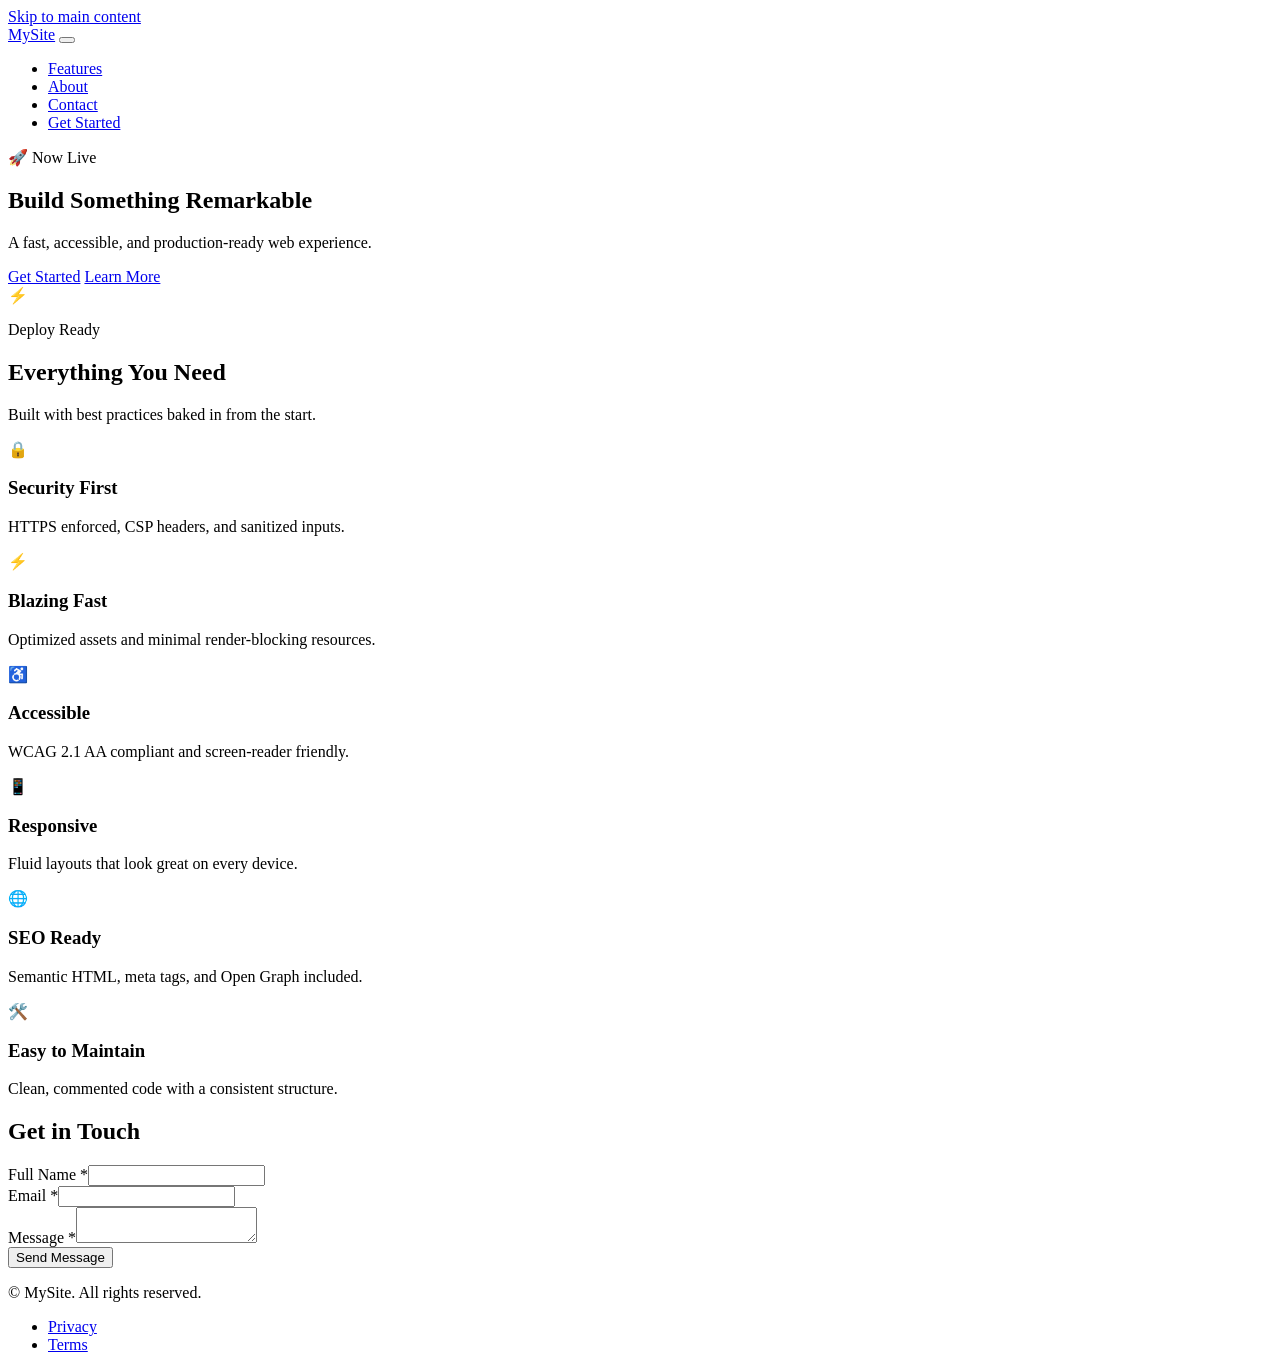
==== index.html @ bdcdca3c "Create index.html" ====
<!DOCTYPE html>
<html lang="en">
<head>
  <meta charset="UTF-8" />
  <meta name="viewport" content="width=device-width, initial-scale=1.0" />
  <meta name="description" content="A production-ready website deployment bundle." />
  <meta name="theme-color" content="#0f172a" />
  <title>My Website</title>
  <link rel="preload" href="css/main.css" as="style" />
  <link rel="preload" href="js/app.js" as="script" />
  <link rel="stylesheet" href="css/main.css" />
  <link rel="icon" type="image/svg+xml" href="assets/favicon.svg" />
</head>
<body>
  <a class="skip-link" href="#main-content">Skip to main content</a>
  <header class="site-header" role="banner">
    <nav class="nav container" aria-label="Primary navigation">
      <a class="nav__logo" href="/" aria-label="Home"><span class="nav__logo-text">MySite</span></a>
      <button class="nav__toggle" aria-expanded="false" aria-controls="nav-menu" aria-label="Open menu"><span class="hamburger"></span></button>
      <ul class="nav__menu" id="nav-menu" role="list">
        <li><a class="nav__link" href="#features">Features</a></li>
        <li><a class="nav__link" href="#about">About</a></li>
        <li><a class="nav__link" href="#contact">Contact</a></li>
        <li><a class="nav__link nav__link--cta" href="#get-started">Get Started</a></li>
      </ul>
    </nav>
  </header>
  <main id="main-content">
    <section class="hero" aria-labelledby="hero-heading">
      <div class="container hero__inner">
        <div class="hero__content">
          <span class="badge">🚀 Now Live</span>
          <h1 class="hero__title" id="hero-heading">Build Something <span class="text-gradient">Remarkable</span></h1>
          <p class="hero__subtitle">A fast, accessible, and production-ready web experience.</p>
          <div class="hero__actions">
            <a class="btn btn--primary" href="#get-started">Get Started</a>
            <a class="btn btn--outline" href="#features">Learn More</a>
          </div>
        </div>
        <div class="hero__visual" aria-hidden="true">
          <div class="hero__card"><div class="hero__card-icon">⚡</div><p class="hero__card-label">Deploy Ready</p></div>
        </div>
      </div>
    </section>
    <section class="features section" id="features" aria-labelledby="features-heading">
      <div class="container">
        <h2 class="section__title" id="features-heading">Everything You Need</h2>
        <p class="section__subtitle">Built with best practices baked in from the start.</p>
        <div class="features__grid">
          <article class="feature-card"><div class="feature-card__icon" aria-hidden="true">🔒</div><h3 class="feature-card__title">Security First</h3><p class="feature-card__desc">HTTPS enforced, CSP headers, and sanitized inputs.</p></article>
          <article class="feature-card"><div class="feature-card__icon" aria-hidden="true">⚡</div><h3 class="feature-card__title">Blazing Fast</h3><p class="feature-card__desc">Optimized assets and minimal render-blocking resources.</p></article>
          <article class="feature-card"><div class="feature-card__icon" aria-hidden="true">♿</div><h3 class="feature-card__title">Accessible</h3><p class="feature-card__desc">WCAG 2.1 AA compliant and screen-reader friendly.</p></article>
          <article class="feature-card"><div class="feature-card__icon" aria-hidden="true">📱</div><h3 class="feature-card__title">Responsive</h3><p class="feature-card__desc">Fluid layouts that look great on every device.</p></article>
          <article class="feature-card"><div class="feature-card__icon" aria-hidden="true">🌐</div><h3 class="feature-card__title">SEO Ready</h3><p class="feature-card__desc">Semantic HTML, meta tags, and Open Graph included.</p></article>
          <article class="feature-card"><div class="feature-card__icon" aria-hidden="true">🛠️</div><h3 class="feature-card__title">Easy to Maintain</h3><p class="feature-card__desc">Clean, commented code with a consistent structure.</p></article>
        </div>
      </div>
    </section>
    <section class="contact section" id="contact" aria-labelledby="contact-heading">
      <div class="container">
        <h2 class="section__title" id="contact-heading">Get in Touch</h2>
        <form class="contact__form" id="contact-form" novalidate>
          <div class="form-group"><label for="name" class="form-label">Full Name *</label><input type="text" id="name" name="name" class="form-input" required /><span class="form-error" role="alert" aria-live="polite"></span></div>
          <div class="form-group"><label for="email" class="form-label">Email *</label><input type="email" id="email" name="email" class="form-input" required /><span class="form-error" role="alert" aria-live="polite"></span></div>
          <div class="form-group"><label for="message" class="form-label">Message *</label><textarea id="message" name="message" class="form-input form-textarea" required></textarea><span class="form-error" role="alert" aria-live="polite"></span></div>
          <button type="submit" class="btn btn--primary btn--full">Send Message</button>
          <p class="form-success" id="form-success" role="status" aria-live="polite" hidden>✅ Message sent!</p>
        </form>
      </div>
    </section>
  </main>
  <footer class="site-footer" role="contentinfo">
    <div class="container footer__inner">
      <p class="footer__copy">&copy; <span id="footer-year"></span> MySite. All rights reserved.</p>
      <nav aria-label="Footer navigation"><ul class="footer__links" role="list"><li><a href="/privacy.html">Privacy</a></li><li><a href="/terms.html">Terms</a></li></ul></nav>
    </div>
  </footer>
  <script src="js/app.js" defer></script>
</body>
</html>
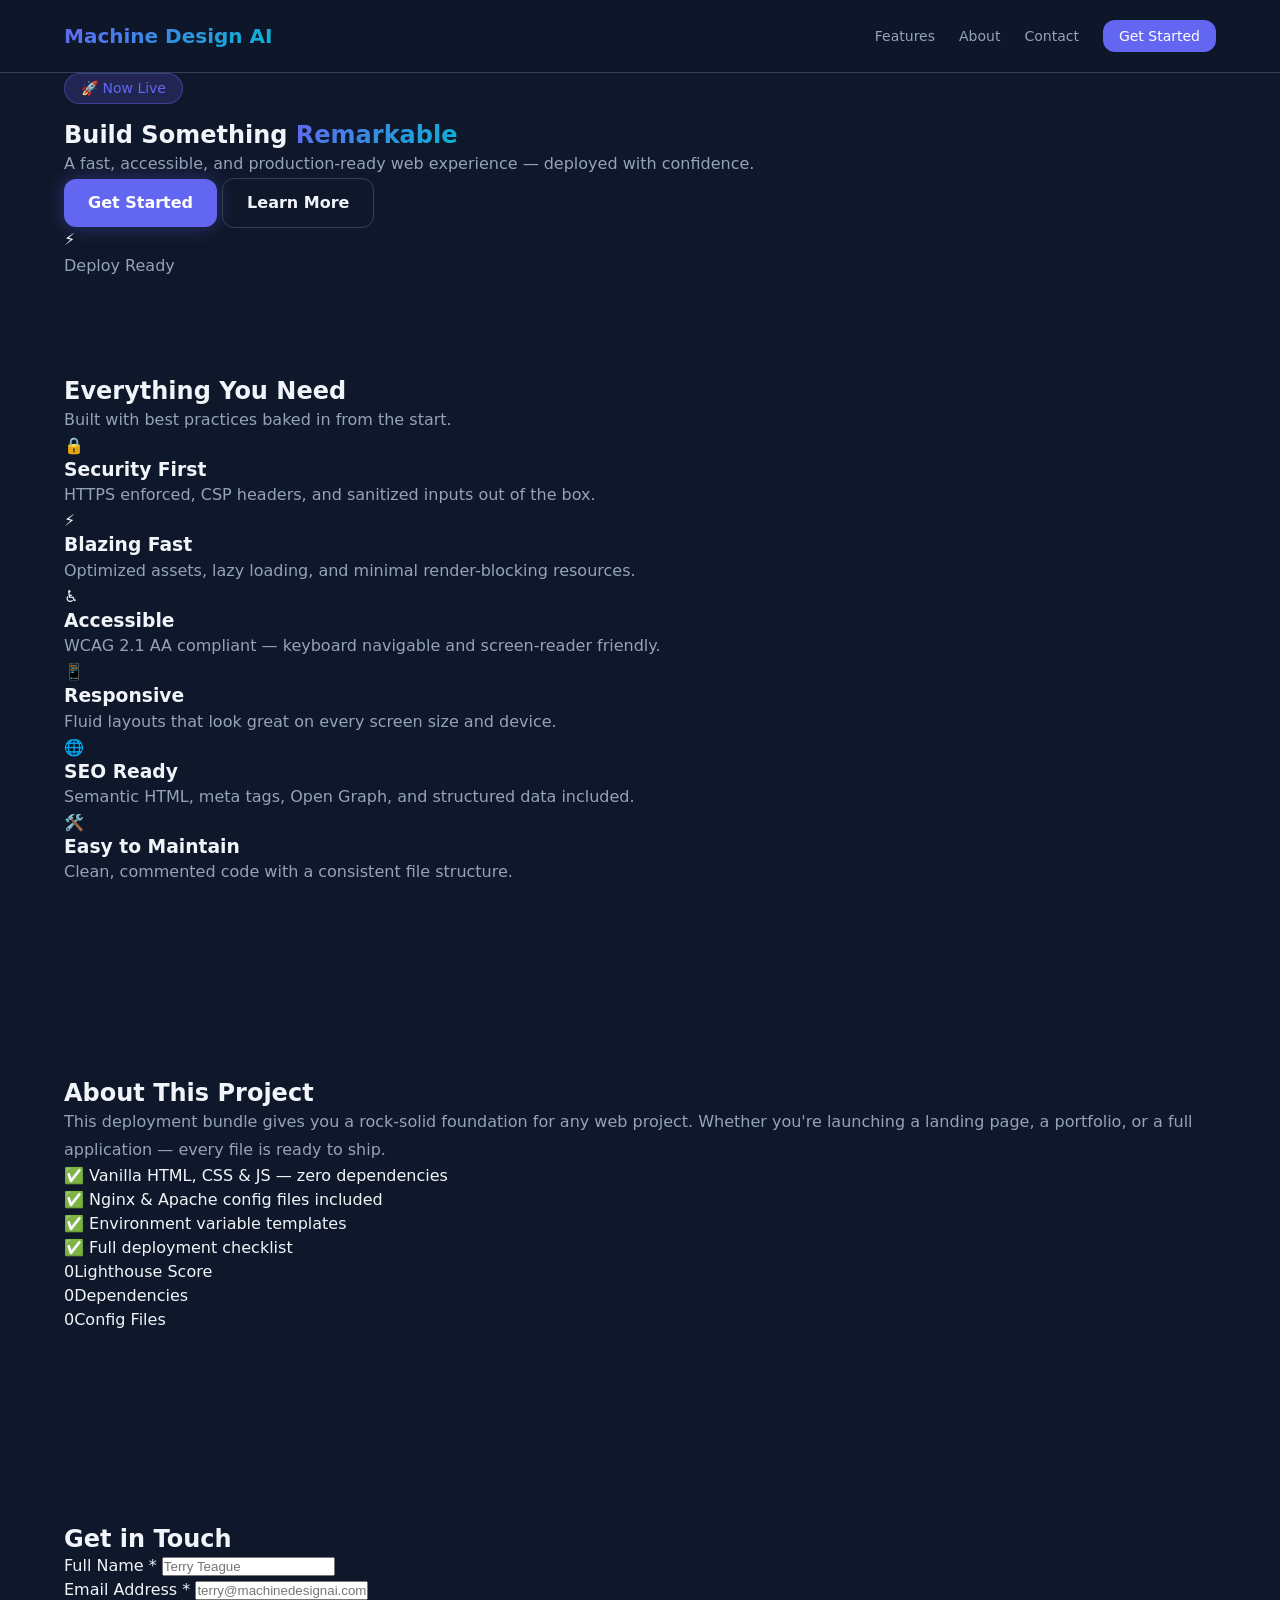
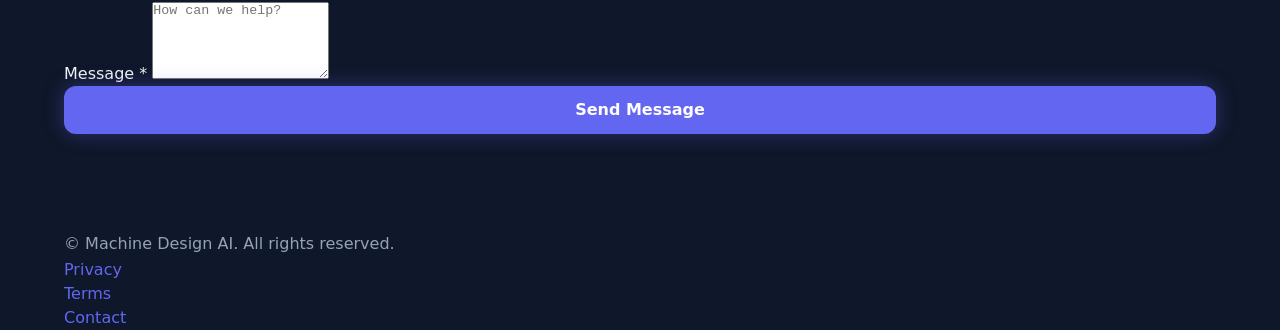
==== commit 39d93615: "Update index.html" ====
--- a/index.html
+++ b/index.html
@@ -5,18 +5,31 @@
   <meta name="viewport" content="width=device-width, initial-scale=1.0" />
   <meta name="description" content="A production-ready website deployment bundle." />
   <meta name="theme-color" content="#0f172a" />
-  <title>My Website</title>
+  <title>Machine Design AI Assistant</title>
+
+  <!-- Preload critical assets -->
   <link rel="preload" href="css/main.css" as="style" />
   <link rel="preload" href="js/app.js" as="script" />
+
+  <!-- Styles -->
   <link rel="stylesheet" href="css/main.css" />
+
+  <!-- Favicon -->
   <link rel="icon" type="image/svg+xml" href="assets/favicon.svg" />
 </head>
 <body>
+  <!-- Skip navigation for accessibility -->
   <a class="skip-link" href="#main-content">Skip to main content</a>
+
+  <!-- ===== HEADER ===== -->
   <header class="site-header" role="banner">
     <nav class="nav container" aria-label="Primary navigation">
-      <a class="nav__logo" href="/" aria-label="Home"><span class="nav__logo-text">MySite</span></a>
-      <button class="nav__toggle" aria-expanded="false" aria-controls="nav-menu" aria-label="Open menu"><span class="hamburger"></span></button>
+      <a class="nav__logo" href="/" aria-label="Home">
+        <span class="nav__logo-text">Machine Design AI</span>
+      </a>
+      <button class="nav__toggle" aria-expanded="false" aria-controls="nav-menu" aria-label="Open menu">
+        <span class="hamburger"></span>
+      </button>
       <ul class="nav__menu" id="nav-menu" role="list">
         <li><a class="nav__link" href="#features">Features</a></li>
         <li><a class="nav__link" href="#about">About</a></li>
@@ -25,56 +38,139 @@
       </ul>
     </nav>
   </header>
+
+  <!-- ===== MAIN ===== -->
   <main id="main-content">
+
+    <!-- Hero Section -->
     <section class="hero" aria-labelledby="hero-heading">
       <div class="container hero__inner">
         <div class="hero__content">
           <span class="badge">🚀 Now Live</span>
-          <h1 class="hero__title" id="hero-heading">Build Something <span class="text-gradient">Remarkable</span></h1>
-          <p class="hero__subtitle">A fast, accessible, and production-ready web experience.</p>
+          <h1 class="hero__title" id="hero-heading">
+            Build Something <span class="text-gradient">Remarkable</span>
+          </h1>
+          <p class="hero__subtitle">
+            A fast, accessible, and production-ready web experience — deployed with confidence.
+          </p>
           <div class="hero__actions">
             <a class="btn btn--primary" href="#get-started">Get Started</a>
             <a class="btn btn--outline" href="#features">Learn More</a>
           </div>
         </div>
         <div class="hero__visual" aria-hidden="true">
-          <div class="hero__card"><div class="hero__card-icon">⚡</div><p class="hero__card-label">Deploy Ready</p></div>
+          <div class="hero__card">
+            <div class="hero__card-icon">⚡</div>
+            <p class="hero__card-label">Deploy Ready</p>
+          </div>
         </div>
       </div>
     </section>
+
+    <!-- Features Section -->
     <section class="features section" id="features" aria-labelledby="features-heading">
       <div class="container">
         <h2 class="section__title" id="features-heading">Everything You Need</h2>
         <p class="section__subtitle">Built with best practices baked in from the start.</p>
         <div class="features__grid">
-          <article class="feature-card"><div class="feature-card__icon" aria-hidden="true">🔒</div><h3 class="feature-card__title">Security First</h3><p class="feature-card__desc">HTTPS enforced, CSP headers, and sanitized inputs.</p></article>
-          <article class="feature-card"><div class="feature-card__icon" aria-hidden="true">⚡</div><h3 class="feature-card__title">Blazing Fast</h3><p class="feature-card__desc">Optimized assets and minimal render-blocking resources.</p></article>
-          <article class="feature-card"><div class="feature-card__icon" aria-hidden="true">♿</div><h3 class="feature-card__title">Accessible</h3><p class="feature-card__desc">WCAG 2.1 AA compliant and screen-reader friendly.</p></article>
-          <article class="feature-card"><div class="feature-card__icon" aria-hidden="true">📱</div><h3 class="feature-card__title">Responsive</h3><p class="feature-card__desc">Fluid layouts that look great on every device.</p></article>
-          <article class="feature-card"><div class="feature-card__icon" aria-hidden="true">🌐</div><h3 class="feature-card__title">SEO Ready</h3><p class="feature-card__desc">Semantic HTML, meta tags, and Open Graph included.</p></article>
-          <article class="feature-card"><div class="feature-card__icon" aria-hidden="true">🛠️</div><h3 class="feature-card__title">Easy to Maintain</h3><p class="feature-card__desc">Clean, commented code with a consistent structure.</p></article>
+          <article class="feature-card">
+            <div class="feature-card__icon" aria-hidden="true">🔒</div>
+            <h3 class="feature-card__title">Security First</h3>
+            <p class="feature-card__desc">HTTPS enforced, CSP headers, and sanitized inputs out of the box.</p>
+          </article>
+          <article class="feature-card">
+            <div class="feature-card__icon" aria-hidden="true">⚡</div>
+            <h3 class="feature-card__title">Blazing Fast</h3>
+            <p class="feature-card__desc">Optimized assets, lazy loading, and minimal render-blocking resources.</p>
+          </article>
+          <article class="feature-card">
+            <div class="feature-card__icon" aria-hidden="true">♿</div>
+            <h3 class="feature-card__title">Accessible</h3>
+            <p class="feature-card__desc">WCAG 2.1 AA compliant — keyboard navigable and screen-reader friendly.</p>
+          </article>
+          <article class="feature-card">
+            <div class="feature-card__icon" aria-hidden="true">📱</div>
+            <h3 class="feature-card__title">Responsive</h3>
+            <p class="feature-card__desc">Fluid layouts that look great on every screen size and device.</p>
+          </article>
+          <article class="feature-card">
+            <div class="feature-card__icon" aria-hidden="true">🌐</div>
+            <h3 class="feature-card__title">SEO Ready</h3>
+            <p class="feature-card__desc">Semantic HTML, meta tags, Open Graph, and structured data included.</p>
+          </article>
+          <article class="feature-card">
+            <div class="feature-card__icon" aria-hidden="true">🛠️</div>
+            <h3 class="feature-card__title">Easy to Maintain</h3>
+            <p class="feature-card__desc">Clean, commented code with a consistent file structure.</p>
+          </article>
         </div>
       </div>
     </section>
+
+    <!-- About Section -->
+    <section class="about section" id="about" aria-labelledby="about-heading">
+      <div class="container about__inner">
+        <div class="about__content">
+          <h2 class="section__title" id="about-heading">About This Project</h2>
+          <p>This deployment bundle gives you a rock-solid foundation for any web project. Whether you're launching a landing page, a portfolio, or a full application — every file is ready to ship.</p>
+          <ul class="about__list">
+            <li>✅ Vanilla HTML, CSS &amp; JS — zero dependencies</li>
+            <li>✅ Nginx &amp; Apache config files included</li>
+            <li>✅ Environment variable templates</li>
+            <li>✅ Full deployment checklist</li>
+          </ul>
+        </div>
+        <div class="about__stats">
+          <div class="stat"><span class="stat__num" data-target="100">0</span><span class="stat__label">Lighthouse Score</span></div>
+          <div class="stat"><span class="stat__num" data-target="0">0</span><span class="stat__label">Dependencies</span></div>
+          <div class="stat"><span class="stat__num" data-target="6">0</span><span class="stat__label">Config Files</span></div>
+        </div>
+      </div>
+    </section>
+
+    <!-- Contact Section -->
     <section class="contact section" id="contact" aria-labelledby="contact-heading">
       <div class="container">
         <h2 class="section__title" id="contact-heading">Get in Touch</h2>
         <form class="contact__form" id="contact-form" novalidate>
-          <div class="form-group"><label for="name" class="form-label">Full Name *</label><input type="text" id="name" name="name" class="form-input" required /><span class="form-error" role="alert" aria-live="polite"></span></div>
-          <div class="form-group"><label for="email" class="form-label">Email *</label><input type="email" id="email" name="email" class="form-input" required /><span class="form-error" role="alert" aria-live="polite"></span></div>
-          <div class="form-group"><label for="message" class="form-label">Message *</label><textarea id="message" name="message" class="form-input form-textarea" required></textarea><span class="form-error" role="alert" aria-live="polite"></span></div>
+          <div class="form-group">
+            <label for="name" class="form-label">Full Name <span aria-hidden="true">*</span></label>
+            <input type="text" id="name" name="name" class="form-input" placeholder="Terry Teague" required autocomplete="name" />
+            <span class="form-error" role="alert" aria-live="polite"></span>
+          </div>
+          <div class="form-group">
+            <label for="email" class="form-label">Email Address <span aria-hidden="true">*</span></label>
+            <input type="email" id="email" name="email" class="form-input" placeholder="terry@machinedesignai.com" required autocomplete="email" />
+            <span class="form-error" role="alert" aria-live="polite"></span>
+          </div>
+          <div class="form-group">
+            <label for="message" class="form-label">Message <span aria-hidden="true">*</span></label>
+            <textarea id="message" name="message" class="form-input form-textarea" placeholder="How can we help?" rows="5" required></textarea>
+            <span class="form-error" role="alert" aria-live="polite"></span>
+          </div>
           <button type="submit" class="btn btn--primary btn--full">Send Message</button>
-          <p class="form-success" id="form-success" role="status" aria-live="polite" hidden>✅ Message sent!</p>
+          <p class="form-success" id="form-success" role="status" aria-live="polite" hidden>✅ Message sent! We'll be in touch soon.</p>
         </form>
       </div>
     </section>
+
   </main>
+
+  <!-- ===== FOOTER ===== -->
   <footer class="site-footer" role="contentinfo">
     <div class="container footer__inner">
-      <p class="footer__copy">&copy; <span id="footer-year"></span> MySite. All rights reserved.</p>
-      <nav aria-label="Footer navigation"><ul class="footer__links" role="list"><li><a href="/privacy.html">Privacy</a></li><li><a href="/terms.html">Terms</a></li></ul></nav>
+      <p class="footer__copy">&copy; <span id="footer-year"></span> Machine Design AI. All rights reserved.</p>
+      <nav aria-label="Footer navigation">
+        <ul class="footer__links" role="list">
+          <li><a href="/privacy.html">Privacy</a></li>
+          <li><a href="/terms.html">Terms</a></li>
+          <li><a href="mailto:hello@machinedesignai.com">Contact</a></li>
+        </ul>
+      </nav>
     </div>
   </footer>
+
+  <!-- Scripts -->
   <script src="js/app.js" defer></script>
 </body>
 </html>
--- a/css/main.css
+++ b/css/main.css
@@ -0,0 +1,199 @@
+/* ============================================================
+   main.css — Production Stylesheet
+   MySite Deployment Bundle
+   ============================================================ */
+
+:root {
+  --color-bg: #0f172a; --color-bg-card: #1e293b; --color-bg-input: #1e293b;
+  --color-surface: #334155; --color-primary: #6366f1; --color-primary-hov: #4f46e5;
+  --color-accent: #06b6d4; --color-text: #f1f5f9; --color-text-muted: #94a3b8;
+  --color-border: #334155; --color-error: #f87171; --color-success: #4ade80;
+  --font-sans: 'Segoe UI', system-ui, -apple-system, sans-serif;
+  --font-mono: 'Cascadia Code', 'Fira Code', monospace;
+  --text-xs: 0.75rem; --text-sm: 0.875rem; --text-base: 1rem;
+  --text-lg: 1.125rem; --text-xl: 1.25rem; --text-2xl: 1.5rem;
+  --text-3xl: 1.875rem; --text-4xl: 2.25rem; --text-5xl: 3rem; --text-6xl: 3.75rem;
+  --fw-normal: 400; --fw-medium: 500; --fw-semibold: 600; --fw-bold: 700;
+  --lh-tight: 1.25; --lh-normal: 1.5; --lh-relaxed: 1.75;
+  --space-1: 0.25rem; --space-2: 0.5rem; --space-3: 0.75rem; --space-4: 1rem;
+  --space-5: 1.25rem; --space-6: 1.5rem; --space-8: 2rem; --space-10: 2.5rem;
+  --space-12: 3rem; --space-16: 4rem; --space-20: 5rem; --space-24: 6rem;
+  --max-w-content: 1200px; --max-w-narrow: 720px;
+  --radius-sm: 0.375rem; --radius-md: 0.75rem; --radius-lg: 1rem;
+  --radius-xl: 1.5rem; --radius-full: 9999px;
+  --shadow-sm: 0 1px 3px rgba(0,0,0,.4); --shadow-md: 0 4px 16px rgba(0,0,0,.4);
+  --shadow-lg: 0 10px 40px rgba(0,0,0,.5);
+  --transition: 200ms ease; --transition-slow: 400ms ease;
+}
+
+*, *::before, *::after { box-sizing: border-box; margin: 0; padding: 0; }
+html { scroll-behavior: smooth; -webkit-text-size-adjust: 100%; }
+body {
+  font-family: var(--font-sans); font-size: var(--text-base);
+  line-height: var(--lh-normal); color: var(--color-text);
+  background-color: var(--color-bg); min-height: 100vh;
+  display: flex; flex-direction: column;
+}
+main { flex: 1; }
+img, video, svg { display: block; max-width: 100%; }
+a { color: var(--color-primary); text-decoration: none; transition: color var(--transition); }
+a:hover { color: var(--color-primary-hov); }
+h1,h2,h3,h4,h5,h6 { line-height: var(--lh-tight); font-weight: var(--fw-bold); }
+p { color: var(--color-text-muted); line-height: var(--lh-relaxed); }
+ul { list-style: none; }
+button { cursor: pointer; border: none; background: none; font: inherit; }
+
+.container { width: 100%; max-width: var(--max-w-content); margin-inline: auto; padding-inline: var(--space-6); }
+.section { padding-block: var(--space-24); }
+.text-gradient {
+  background: linear-gradient(135deg, var(--color-primary), var(--color-accent));
+  -webkit-background-clip: text; -webkit-text-fill-color: transparent; background-clip: text;
+}
+.skip-link {
+  position: absolute; top: -100%; left: var(--space-4); z-index: 9999;
+  padding: var(--space-2) var(--space-4); background: var(--color-primary); color: #fff;
+  border-radius: var(--radius-sm); font-weight: var(--fw-semibold); transition: top var(--transition);
+}
+.skip-link:focus { top: var(--space-4); }
+.badge {
+  display: inline-block; padding: var(--space-1) var(--space-4);
+  background: rgba(99,102,241,.2); border: 1px solid rgba(99,102,241,.4);
+  border-radius: var(--radius-full); font-size: var(--text-sm);
+  font-weight: var(--fw-medium); color: var(--color-primary); margin-bottom: var(--space-4);
+}
+
+.btn {
+  display: inline-flex; align-items: center; justify-content: center;
+  gap: var(--space-2); padding: var(--space-3) var(--space-6);
+  border-radius: var(--radius-md); font-size: var(--text-base);
+  font-weight: var(--fw-semibold);
+  transition: background var(--transition), transform var(--transition), box-shadow var(--transition);
+  white-space: nowrap;
+}
+.btn:focus-visible { outline: 2px solid var(--color-primary); outline-offset: 3px; }
+.btn--primary { background: var(--color-primary); color: #fff; box-shadow: 0 0 20px rgba(99,102,241,.35); }
+.btn--primary:hover { background: var(--color-primary-hov); transform: translateY(-2px); box-shadow: 0 0 30px rgba(99,102,241,.5); color: #fff; }
+.btn--outline { background: transparent; color: var(--color-text); border: 1.5px solid var(--color-border); }
+.btn--outline:hover { border-color: var(--color-primary); color: var(--color-primary); transform: translateY(-2px); }
+.btn--full { width: 100%; }
+
+.site-header {
+  position: sticky; top: 0; z-index: 100;
+  background: rgba(15,23,42,.85);
+  backdrop-filter: blur(12px); -webkit-backdrop-filter: blur(12px);
+  border-bottom: 1px solid var(--color-border);
+.hero {
+  padding-block: var(--space-24);
+  background: radial-gradient(ellipse 80% 60% at 50% -10%, rgba(99,102,241,.2) 0%, transparent 70%);
+}
+.hero__inner { display: grid; grid-template-columns: 1fr 1fr; gap: var(--space-12); align-items: center; }
+.hero__title { font-size: clamp(var(--text-4xl), 5vw, var(--text-6xl)); margin-block: var(--space-4) var(--space-6); }
+.hero__subtitle { font-size: var(--text-lg); color: var(--color-text-muted); margin-bottom: var(--space-8); max-width: 46ch; }
+.hero__actions { display: flex; gap: var(--space-4); flex-wrap: wrap; }
+.hero__visual { display: flex; align-items: center; justify-content: center; }
+.hero__card {
+  background: var(--color-bg-card); border: 1px solid var(--color-border);
+  border-radius: var(--radius-xl); padding: var(--space-12);
+  text-align: center; box-shadow: var(--shadow-lg);
+  animation: float 4s ease-in-out infinite;
+}
+.hero__card-icon { font-size: 4rem; }
+.hero__card-label { margin-top: var(--space-4); font-weight: var(--fw-semibold); color: var(--color-text); }
+@keyframes float { 0%, 100% { transform: translateY(0); } 50% { transform: translateY(-12px); } }
+
+.section__title { font-size: clamp(var(--text-3xl), 4vw, var(--text-4xl)); margin-bottom: var(--space-4); }
+.section__subtitle { font-size: var(--text-lg); color: var(--color-text-muted); margin-bottom: var(--space-12); }
+
+.features { background: var(--color-bg); }
+.features .section__title, .features .section__subtitle { text-align: center; }
+.features__grid { display: grid; grid-template-columns: repeat(auto-fit, minmax(280px, 1fr)); gap: var(--space-6); }
+.feature-card {
+  background: var(--color-bg-card); border: 1px solid var(--color-border);
+  border-radius: var(--radius-lg); padding: var(--space-8);
+  transition: transform var(--transition), box-shadow var(--transition), border-color var(--transition);
+}
+.feature-card:hover { transform: translateY(-4px); box-shadow: var(--shadow-lg); border-color: var(--color-primary); }
+.feature-card__icon { font-size: 2rem; margin-bottom: var(--space-4); }
+.feature-card__title { font-size: var(--text-lg); margin-bottom: var(--space-2); color: var(--color-text); }
+.feature-card__desc { font-size: var(--text-sm); color: var(--color-text-muted); }
+
+.about {
+  background: linear-gradient(135deg, rgba(99,102,241,.07), rgba(6,182,212,.07));
+  border-top: 1px solid var(--color-border); border-bottom: 1px solid var(--color-border);
+}
+.about__inner { display: grid; grid-template-columns: 1fr 1fr; gap: var(--space-16); align-items: center; }
+.about__list { margin-top: var(--space-6); display: flex; flex-direction: column; gap: var(--space-3); }
+.about__list li { color: var(--color-text); font-weight: var(--fw-medium); }
+.about__stats { display: grid; grid-template-columns: 1fr 1fr; gap: var(--space-6); }
+.stat { background: var(--color-bg-card); border: 1px solid var(--color-border); border-radius: var(--radius-lg); padding: var(--space-8); text-align: center; }
+.stat:first-child { grid-column: span 2; }
+.stat__num {
+  display: block; font-size: var(--text-5xl); font-weight: var(--fw-bold);
+  background: linear-gradient(135deg, var(--color-primary), var(--color-accent));
+  -webkit-background-clip: text; -webkit-text-fill-color: transparent; background-clip: text;
+}
+.stat__label { font-size: var(--text-sm); color: var(--color-text-muted); margin-top: var(--space-2); }
+
+.contact { background: var(--color-bg); }
+.contact .section__title { text-align: center; margin-bottom: var(--space-10); }
+.contact__form { max-width: var(--max-w-narrow); margin-inline: auto; display: flex; flex-direction: column; gap: var(--space-5); }
+.form-group { display: flex; flex-direction: column; gap: var(--space-2); }
+.form-label { font-size: var(--text-sm); font-weight: var(--fw-semibold); color: var(--color-text); }
+.form-input {
+  background: var(--color-bg-input); border: 1.5px solid var(--color-border);
+  border-radius: var(--radius-md); padding: var(--space-3) var(--space-4);
+  font-size: var(--text-base); font-family: var(--font-sans); color: var(--color-text);
+  transition: border-color var(--transition), box-shadow var(--transition); width: 100%;
+}
+.form-input::placeholder { color: var(--color-surface); }
+.form-input:focus { outline: none; border-color: var(--color-primary); box-shadow: 0 0 0 3px rgba(99,102,241,.25); }
+.form-input.is-invalid { border-color: var(--color-error); }
+.form-textarea { resize: vertical; min-height: 130px; }
+.form-error { font-size: var(--text-sm); color: var(--color-error); min-height: 1.2em; }
+.form-success { text-align: center; color: var(--color-success); font-weight: var(--fw-semibold); padding: var(--space-4); }
+
+.site-footer { background: var(--color-bg-card); border-top: 1px solid var(--color-border); padding-block: var(--space-8); }
+.footer__inner { display: flex; align-items: center; justify-content: space-between; gap: var(--space-4); flex-wrap: wrap; }
+.footer__copy { font-size: var(--text-sm); color: var(--color-text-muted); }
+.footer__links { display: flex; gap: var(--space-6); }
+.footer__links a { font-size: var(--text-sm); color: var(--color-text-muted); transition: color var(--transition); }
+.footer__links a:hover { color: var(--color-text); }
+
+@media (max-width: 768px) {
+  .nav__toggle { display: flex; align-items: center; justify-content: center; width: 2.5rem; height: 2.5rem; border-radius: var(--radius-sm); border: 1.5px solid var(--color-border); }
+  .hamburger, .hamburger::before, .hamburger::after { display: block; width: 1.2rem; height: 2px; background: var(--color-text); transition: transform var(--transition); position: relative; }
+  .hamburger::before, .hamburger::after { content: ''; position: absolute; left: 0; }
+  .hamburger::before { top: -6px; }
+  .hamburger::after  { top:  6px; }
+  .nav__menu { display: none; position: absolute; top: 4.5rem; left: 0; right: 0; background: var(--color-bg-card); border-bottom: 1px solid var(--color-border); flex-direction: column; align-items: flex-start; padding: var(--space-4) var(--space-6); gap: var(--space-4); }
+  .nav__menu.is-open { display: flex; }
+  .hero__inner { grid-template-columns: 1fr; }
+  .hero__visual { display: none; }
+  .about__inner { grid-template-columns: 1fr; }
+  .about__stats { grid-template-columns: 1fr 1fr; }
+  .stat:first-child { grid-column: auto; }
+  .footer__inner { flex-direction: column; text-align: center; }
+}
+@media (max-width: 480px) {
+  .hero__actions { flex-direction: column; }
+  .btn { width: 100%; justify-content: center; }
+  .about__stats { grid-template-columns: 1fr; }
+}
+@media (prefers-reduced-motion: reduce) {
+  *, *::before, *::after { animation-duration: .01ms !important; transition-duration: .01ms !important; }
+  html { scroll-behavior: auto; }
+}
+:focus-visible { outline: 2px solid var(--color-primary); outline-offset: 3px; border-radius: var(--radius-sm); }
+}
+.nav { display: flex; align-items: center; justify-content: space-between; height: 4.5rem; }
+.nav__logo-text {
+  font-size: var(--text-xl); font-weight: var(--fw-bold);
+  background: linear-gradient(135deg, var(--color-primary), var(--color-accent));
+  -webkit-background-clip: text; -webkit-text-fill-color: transparent; background-clip: text;
+}
+.nav__menu { display: flex; align-items: center; gap: var(--space-6); }
+.nav__link { color: var(--color-text-muted); font-weight: var(--fw-medium); font-size: var(--text-sm); transition: color var(--transition); }
+.nav__link:hover { color: var(--color-text); }
+.nav__link--cta { padding: var(--space-2) var(--space-4); background: var(--color-primary); color: #fff !important; border-radius: var(--radius-md); font-size: var(--text-sm); }
+.nav__link--cta:hover { background: var(--color-primary-hov); }
+.nav__toggle { display: none; }
--- a/css/main.css
+++ b/css/main.css
@@ -0,0 +1,199 @@
+/* ============================================================
+   main.css — Production Stylesheet
+   MySite Deployment Bundle
+   ============================================================ */
+
+:root {
+  --color-bg: #0f172a; --color-bg-card: #1e293b; --color-bg-input: #1e293b;
+  --color-surface: #334155; --color-primary: #6366f1; --color-primary-hov: #4f46e5;
+  --color-accent: #06b6d4; --color-text: #f1f5f9; --color-text-muted: #94a3b8;
+  --color-border: #334155; --color-error: #f87171; --color-success: #4ade80;
+  --font-sans: 'Segoe UI', system-ui, -apple-system, sans-serif;
+  --font-mono: 'Cascadia Code', 'Fira Code', monospace;
+  --text-xs: 0.75rem; --text-sm: 0.875rem; --text-base: 1rem;
+  --text-lg: 1.125rem; --text-xl: 1.25rem; --text-2xl: 1.5rem;
+  --text-3xl: 1.875rem; --text-4xl: 2.25rem; --text-5xl: 3rem; --text-6xl: 3.75rem;
+  --fw-normal: 400; --fw-medium: 500; --fw-semibold: 600; --fw-bold: 700;
+  --lh-tight: 1.25; --lh-normal: 1.5; --lh-relaxed: 1.75;
+  --space-1: 0.25rem; --space-2: 0.5rem; --space-3: 0.75rem; --space-4: 1rem;
+  --space-5: 1.25rem; --space-6: 1.5rem; --space-8: 2rem; --space-10: 2.5rem;
+  --space-12: 3rem; --space-16: 4rem; --space-20: 5rem; --space-24: 6rem;
+  --max-w-content: 1200px; --max-w-narrow: 720px;
+  --radius-sm: 0.375rem; --radius-md: 0.75rem; --radius-lg: 1rem;
+  --radius-xl: 1.5rem; --radius-full: 9999px;
+  --shadow-sm: 0 1px 3px rgba(0,0,0,.4); --shadow-md: 0 4px 16px rgba(0,0,0,.4);
+  --shadow-lg: 0 10px 40px rgba(0,0,0,.5);
+  --transition: 200ms ease; --transition-slow: 400ms ease;
+}
+
+*, *::before, *::after { box-sizing: border-box; margin: 0; padding: 0; }
+html { scroll-behavior: smooth; -webkit-text-size-adjust: 100%; }
+body {
+  font-family: var(--font-sans); font-size: var(--text-base);
+  line-height: var(--lh-normal); color: var(--color-text);
+  background-color: var(--color-bg); min-height: 100vh;
+  display: flex; flex-direction: column;
+}
+main { flex: 1; }
+img, video, svg { display: block; max-width: 100%; }
+a { color: var(--color-primary); text-decoration: none; transition: color var(--transition); }
+a:hover { color: var(--color-primary-hov); }
+h1,h2,h3,h4,h5,h6 { line-height: var(--lh-tight); font-weight: var(--fw-bold); }
+p { color: var(--color-text-muted); line-height: var(--lh-relaxed); }
+ul { list-style: none; }
+button { cursor: pointer; border: none; background: none; font: inherit; }
+
+.container { width: 100%; max-width: var(--max-w-content); margin-inline: auto; padding-inline: var(--space-6); }
+.section { padding-block: var(--space-24); }
+.text-gradient {
+  background: linear-gradient(135deg, var(--color-primary), var(--color-accent));
+  -webkit-background-clip: text; -webkit-text-fill-color: transparent; background-clip: text;
+}
+.skip-link {
+  position: absolute; top: -100%; left: var(--space-4); z-index: 9999;
+  padding: var(--space-2) var(--space-4); background: var(--color-primary); color: #fff;
+  border-radius: var(--radius-sm); font-weight: var(--fw-semibold); transition: top var(--transition);
+}
+.skip-link:focus { top: var(--space-4); }
+.badge {
+  display: inline-block; padding: var(--space-1) var(--space-4);
+  background: rgba(99,102,241,.2); border: 1px solid rgba(99,102,241,.4);
+  border-radius: var(--radius-full); font-size: var(--text-sm);
+  font-weight: var(--fw-medium); color: var(--color-primary); margin-bottom: var(--space-4);
+}
+
+.btn {
+  display: inline-flex; align-items: center; justify-content: center;
+  gap: var(--space-2); padding: var(--space-3) var(--space-6);
+  border-radius: var(--radius-md); font-size: var(--text-base);
+  font-weight: var(--fw-semibold);
+  transition: background var(--transition), transform var(--transition), box-shadow var(--transition);
+  white-space: nowrap;
+}
+.btn:focus-visible { outline: 2px solid var(--color-primary); outline-offset: 3px; }
+.btn--primary { background: var(--color-primary); color: #fff; box-shadow: 0 0 20px rgba(99,102,241,.35); }
+.btn--primary:hover { background: var(--color-primary-hov); transform: translateY(-2px); box-shadow: 0 0 30px rgba(99,102,241,.5); color: #fff; }
+.btn--outline { background: transparent; color: var(--color-text); border: 1.5px solid var(--color-border); }
+.btn--outline:hover { border-color: var(--color-primary); color: var(--color-primary); transform: translateY(-2px); }
+.btn--full { width: 100%; }
+
+.site-header {
+  position: sticky; top: 0; z-index: 100;
+  background: rgba(15,23,42,.85);
+  backdrop-filter: blur(12px); -webkit-backdrop-filter: blur(12px);
+  border-bottom: 1px solid var(--color-border);
+.hero {
+  padding-block: var(--space-24);
+  background: radial-gradient(ellipse 80% 60% at 50% -10%, rgba(99,102,241,.2) 0%, transparent 70%);
+}
+.hero__inner { display: grid; grid-template-columns: 1fr 1fr; gap: var(--space-12); align-items: center; }
+.hero__title { font-size: clamp(var(--text-4xl), 5vw, var(--text-6xl)); margin-block: var(--space-4) var(--space-6); }
+.hero__subtitle { font-size: var(--text-lg); color: var(--color-text-muted); margin-bottom: var(--space-8); max-width: 46ch; }
+.hero__actions { display: flex; gap: var(--space-4); flex-wrap: wrap; }
+.hero__visual { display: flex; align-items: center; justify-content: center; }
+.hero__card {
+  background: var(--color-bg-card); border: 1px solid var(--color-border);
+  border-radius: var(--radius-xl); padding: var(--space-12);
+  text-align: center; box-shadow: var(--shadow-lg);
+  animation: float 4s ease-in-out infinite;
+}
+.hero__card-icon { font-size: 4rem; }
+.hero__card-label { margin-top: var(--space-4); font-weight: var(--fw-semibold); color: var(--color-text); }
+@keyframes float { 0%, 100% { transform: translateY(0); } 50% { transform: translateY(-12px); } }
+
+.section__title { font-size: clamp(var(--text-3xl), 4vw, var(--text-4xl)); margin-bottom: var(--space-4); }
+.section__subtitle { font-size: var(--text-lg); color: var(--color-text-muted); margin-bottom: var(--space-12); }
+
+.features { background: var(--color-bg); }
+.features .section__title, .features .section__subtitle { text-align: center; }
+.features__grid { display: grid; grid-template-columns: repeat(auto-fit, minmax(280px, 1fr)); gap: var(--space-6); }
+.feature-card {
+  background: var(--color-bg-card); border: 1px solid var(--color-border);
+  border-radius: var(--radius-lg); padding: var(--space-8);
+  transition: transform var(--transition), box-shadow var(--transition), border-color var(--transition);
+}
+.feature-card:hover { transform: translateY(-4px); box-shadow: var(--shadow-lg); border-color: var(--color-primary); }
+.feature-card__icon { font-size: 2rem; margin-bottom: var(--space-4); }
+.feature-card__title { font-size: var(--text-lg); margin-bottom: var(--space-2); color: var(--color-text); }
+.feature-card__desc { font-size: var(--text-sm); color: var(--color-text-muted); }
+
+.about {
+  background: linear-gradient(135deg, rgba(99,102,241,.07), rgba(6,182,212,.07));
+  border-top: 1px solid var(--color-border); border-bottom: 1px solid var(--color-border);
+}
+.about__inner { display: grid; grid-template-columns: 1fr 1fr; gap: var(--space-16); align-items: center; }
+.about__list { margin-top: var(--space-6); display: flex; flex-direction: column; gap: var(--space-3); }
+.about__list li { color: var(--color-text); font-weight: var(--fw-medium); }
+.about__stats { display: grid; grid-template-columns: 1fr 1fr; gap: var(--space-6); }
+.stat { background: var(--color-bg-card); border: 1px solid var(--color-border); border-radius: var(--radius-lg); padding: var(--space-8); text-align: center; }
+.stat:first-child { grid-column: span 2; }
+.stat__num {
+  display: block; font-size: var(--text-5xl); font-weight: var(--fw-bold);
+  background: linear-gradient(135deg, var(--color-primary), var(--color-accent));
+  -webkit-background-clip: text; -webkit-text-fill-color: transparent; background-clip: text;
+}
+.stat__label { font-size: var(--text-sm); color: var(--color-text-muted); margin-top: var(--space-2); }
+
+.contact { background: var(--color-bg); }
+.contact .section__title { text-align: center; margin-bottom: var(--space-10); }
+.contact__form { max-width: var(--max-w-narrow); margin-inline: auto; display: flex; flex-direction: column; gap: var(--space-5); }
+.form-group { display: flex; flex-direction: column; gap: var(--space-2); }
+.form-label { font-size: var(--text-sm); font-weight: var(--fw-semibold); color: var(--color-text); }
+.form-input {
+  background: var(--color-bg-input); border: 1.5px solid var(--color-border);
+  border-radius: var(--radius-md); padding: var(--space-3) var(--space-4);
+  font-size: var(--text-base); font-family: var(--font-sans); color: var(--color-text);
+  transition: border-color var(--transition), box-shadow var(--transition); width: 100%;
+}
+.form-input::placeholder { color: var(--color-surface); }
+.form-input:focus { outline: none; border-color: var(--color-primary); box-shadow: 0 0 0 3px rgba(99,102,241,.25); }
+.form-input.is-invalid { border-color: var(--color-error); }
+.form-textarea { resize: vertical; min-height: 130px; }
+.form-error { font-size: var(--text-sm); color: var(--color-error); min-height: 1.2em; }
+.form-success { text-align: center; color: var(--color-success); font-weight: var(--fw-semibold); padding: var(--space-4); }
+
+.site-footer { background: var(--color-bg-card); border-top: 1px solid var(--color-border); padding-block: var(--space-8); }
+.footer__inner { display: flex; align-items: center; justify-content: space-between; gap: var(--space-4); flex-wrap: wrap; }
+.footer__copy { font-size: var(--text-sm); color: var(--color-text-muted); }
+.footer__links { display: flex; gap: var(--space-6); }
+.footer__links a { font-size: var(--text-sm); color: var(--color-text-muted); transition: color var(--transition); }
+.footer__links a:hover { color: var(--color-text); }
+
+@media (max-width: 768px) {
+  .nav__toggle { display: flex; align-items: center; justify-content: center; width: 2.5rem; height: 2.5rem; border-radius: var(--radius-sm); border: 1.5px solid var(--color-border); }
+  .hamburger, .hamburger::before, .hamburger::after { display: block; width: 1.2rem; height: 2px; background: var(--color-text); transition: transform var(--transition); position: relative; }
+  .hamburger::before, .hamburger::after { content: ''; position: absolute; left: 0; }
+  .hamburger::before { top: -6px; }
+  .hamburger::after  { top:  6px; }
+  .nav__menu { display: none; position: absolute; top: 4.5rem; left: 0; right: 0; background: var(--color-bg-card); border-bottom: 1px solid var(--color-border); flex-direction: column; align-items: flex-start; padding: var(--space-4) var(--space-6); gap: var(--space-4); }
+  .nav__menu.is-open { display: flex; }
+  .hero__inner { grid-template-columns: 1fr; }
+  .hero__visual { display: none; }
+  .about__inner { grid-template-columns: 1fr; }
+  .about__stats { grid-template-columns: 1fr 1fr; }
+  .stat:first-child { grid-column: auto; }
+  .footer__inner { flex-direction: column; text-align: center; }
+}
+@media (max-width: 480px) {
+  .hero__actions { flex-direction: column; }
+  .btn { width: 100%; justify-content: center; }
+  .about__stats { grid-template-columns: 1fr; }
+}
+@media (prefers-reduced-motion: reduce) {
+  *, *::before, *::after { animation-duration: .01ms !important; transition-duration: .01ms !important; }
+  html { scroll-behavior: auto; }
+}
+:focus-visible { outline: 2px solid var(--color-primary); outline-offset: 3px; border-radius: var(--radius-sm); }
+}
+.nav { display: flex; align-items: center; justify-content: space-between; height: 4.5rem; }
+.nav__logo-text {
+  font-size: var(--text-xl); font-weight: var(--fw-bold);
+  background: linear-gradient(135deg, var(--color-primary), var(--color-accent));
+  -webkit-background-clip: text; -webkit-text-fill-color: transparent; background-clip: text;
+}
+.nav__menu { display: flex; align-items: center; gap: var(--space-6); }
+.nav__link { color: var(--color-text-muted); font-weight: var(--fw-medium); font-size: var(--text-sm); transition: color var(--transition); }
+.nav__link:hover { color: var(--color-text); }
+.nav__link--cta { padding: var(--space-2) var(--space-4); background: var(--color-primary); color: #fff !important; border-radius: var(--radius-md); font-size: var(--text-sm); }
+.nav__link--cta:hover { background: var(--color-primary-hov); }
+.nav__toggle { display: none; }
